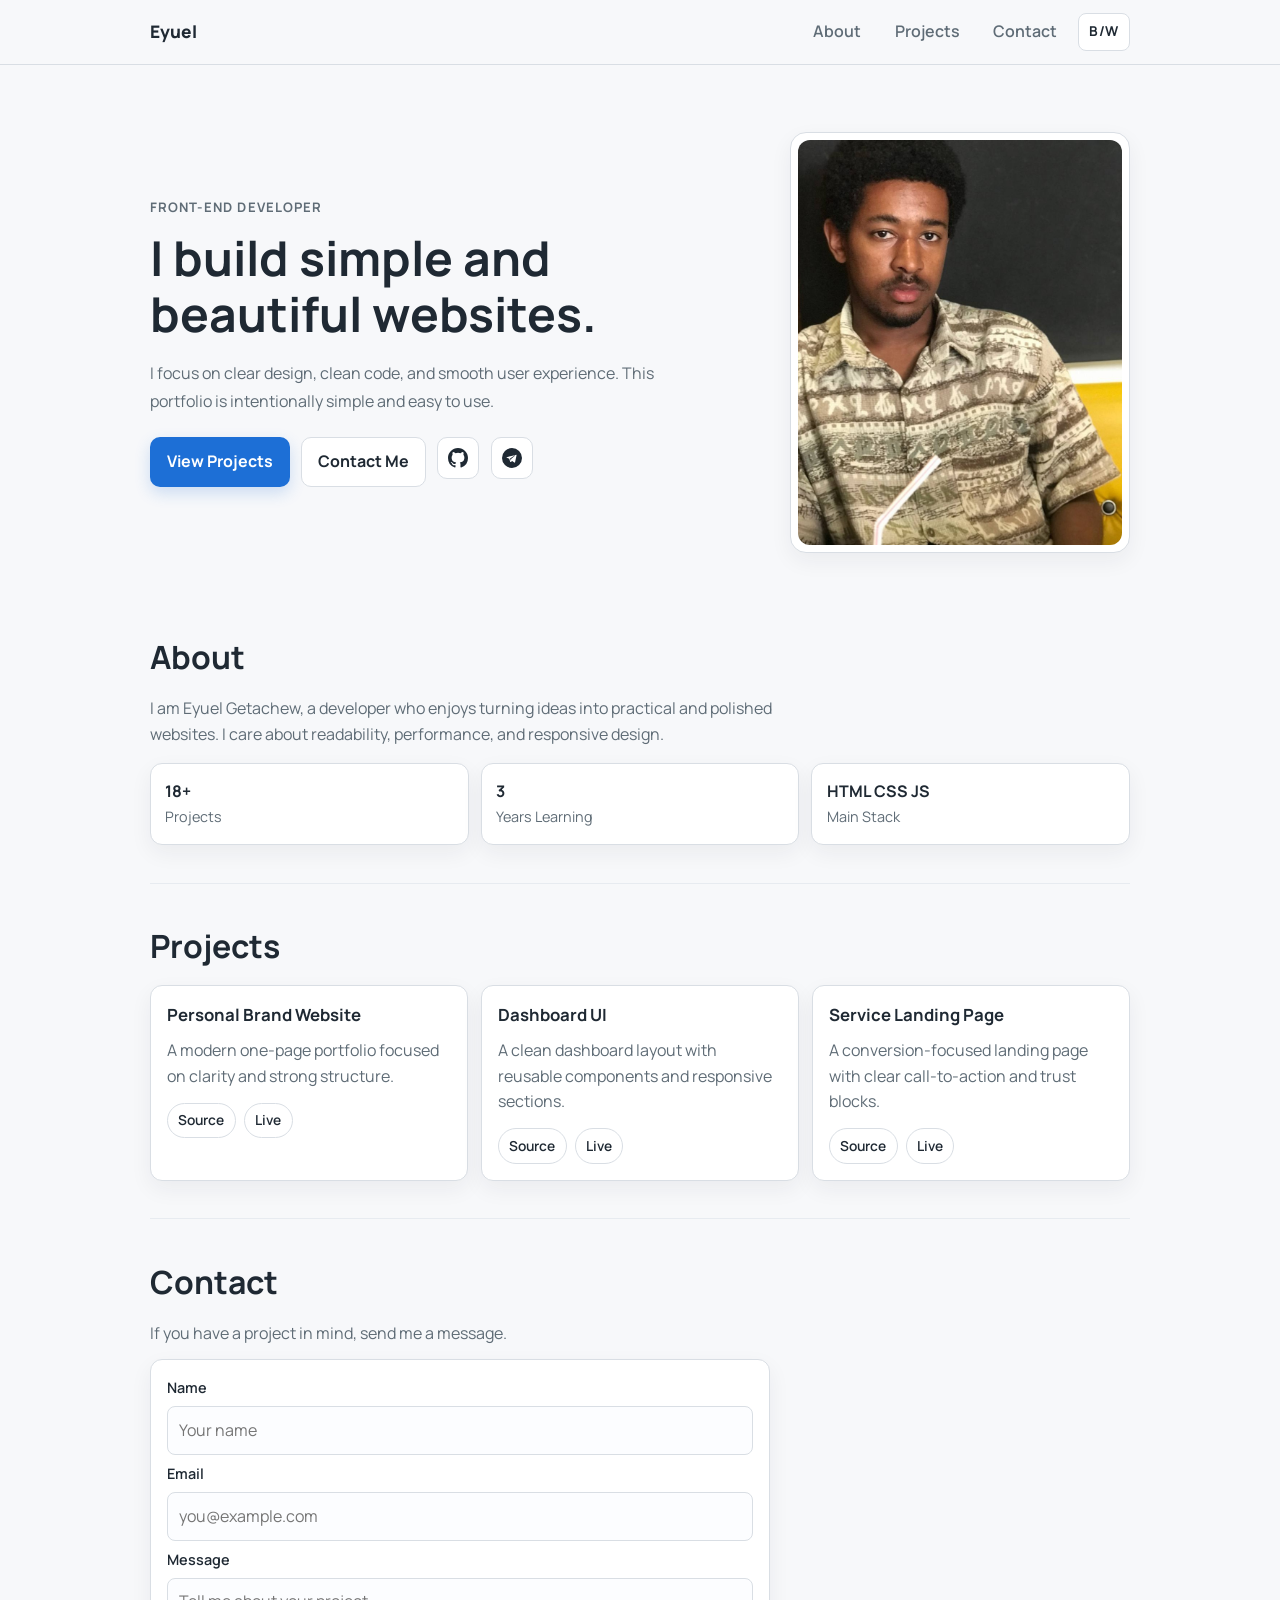
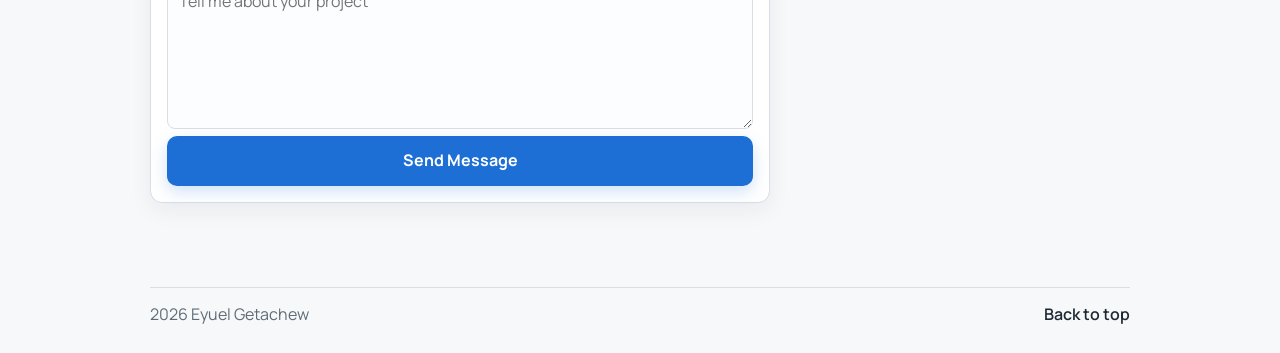
==== html,css,js portfolio/index.html @ b1f36cf1 "refactored with html css and js portfolio" ====
<!DOCTYPE html>
<html lang="en">
<head>
    <meta charset="UTF-8">
    <meta name="viewport" content="width=device-width, initial-scale=1.0">
    <meta name="description" content="Eyuel Getachew portfolio: simple, clean, and professional.">
    <title>Eyuel Getachew | Portfolio</title>
    <link rel="preconnect" href="https://fonts.googleapis.com">
    <link rel="preconnect" href="https://fonts.gstatic.com" crossorigin>
    <link href="https://fonts.googleapis.com/css2?family=Manrope:wght@400;500;600;700;800&display=swap" rel="stylesheet">
    <link rel="stylesheet" href="eyu.css">
    <script src="script.js" defer></script>
</head>
<body>
    <header class="site-header" id="home">
        <div class="container nav-wrap">
            <a class="brand" href="#home">Eyuel</a>
            <button class="menu-btn" aria-expanded="false" aria-controls="main-nav">Menu</button>
            <nav class="main-nav" id="main-nav" aria-label="Main navigation">
                <a href="#about">About</a>
                <a href="#projects">Projects</a>
                <a href="#contact">Contact</a>
            </nav>
            <button class="bw-toggle" id="bw-toggle" type="button" aria-pressed="false">B/W</button>
        </div>
    </header>

    <main>
        <section class="hero container">
            <div class="hero-content">
                <p class="eyebrow">Front-End Developer</p>
                <h1>I build simple and beautiful websites.</h1>
                <p class="lead">
                    I focus on clear design, clean code, and smooth user experience. This portfolio is intentionally simple and easy to use.
                </p>
                <div class="hero-actions">
                    <a class="btn btn-primary" href="#projects">View Projects</a>
                    <a class="btn btn-light" href="#contact">Contact Me</a>
                    <a class="social-link" href="https://github.com/Joelorbit" target="_blank" rel="noopener noreferrer" aria-label="GitHub">
                        <svg viewBox="0 0 16 16" aria-hidden="true">
                            <path d="M8 0C3.58 0 0 3.58 0 8a8 8 0 0 0 5.47 7.59c.4.07.55-.17.55-.38 0-.19-.01-.82-.01-1.49-2.01.37-2.53-.49-2.69-.94-.09-.23-.48-.94-.82-1.13-.28-.15-.68-.52-.01-.53.63-.01 1.08.58 1.23.82.72 1.21 1.87.87 2.33.66.07-.52.28-.87.5-1.07-1.78-.2-3.64-.89-3.64-3.95 0-.87.31-1.59.82-2.15-.08-.2-.36-1.02.08-2.12 0 0 .67-.21 2.2.82a7.7 7.7 0 0 1 4 0c1.53-1.04 2.2-.82 2.2-.82.44 1.1.16 1.92.08 2.12.51.56.82 1.27.82 2.15 0 3.07-1.87 3.75-3.65 3.95.29.25.54.73.54 1.48 0 1.07-.01 1.93-.01 2.2 0 .21.15.46.55.38A8 8 0 0 0 16 8c0-4.42-3.58-8-8-8"/>
                        </svg>
                    </a>
                    <a class="social-link" href="https://t.me/Latexjo" target="_blank" rel="noopener noreferrer" aria-label="Telegram">
                        <svg viewBox="0 0 16 16" aria-hidden="true">
                            <path d="M16 8A8 8 0 1 1 0 8a8 8 0 0 1 16 0M3.9 7.84l1.9.71.74 2.38c.1.32.26.39.52.23l1.06-.78 1.72 1.27c.31.18.54.09.62-.29l1.13-5.34c.1-.46-.18-.65-.58-.5L3.83 7.3c-.41.16-.4.39.07.54m2.54.57l3.69-2.33c.18-.11.34-.05.2.07l-3.04 2.74-.12 1.3z"/>
                        </svg>
                    </a>
                </div>
            </div>
            <aside class="hero-photo" aria-label="Profile photo">
                <img src="public/eyuel.jpg" alt="Eyuel portrait">
            </aside>
        </section>

        <section class="section container" id="about">
            <h2>About</h2>
            <p>
                I am Eyuel Getachew, a developer who enjoys turning ideas into practical and polished websites. I care about readability, performance, and responsive design.
            </p>
            <div class="stats">
                <div>
                    <strong>18+</strong>
                    <span>Projects</span>
                </div>
                <div>
                    <strong>3</strong>
                    <span>Years Learning</span>
                </div>
                <div>
                    <strong>HTML CSS JS</strong>
                    <span>Main Stack</span>
                </div>
            </div>
        </section>

        <section class="section container" id="projects">
            <h2>Projects</h2>
            <div class="projects-grid">
                <article class="project-card">
                    <h3>Personal Brand Website</h3>
                    <p>A modern one-page portfolio focused on clarity and strong structure.</p>
                    <div class="links">
                        <a href="https://github.com/" target="_blank" rel="noopener noreferrer">Source</a>
                        <a href="https://example.com" target="_blank" rel="noopener noreferrer">Live</a>
                    </div>
                </article>

                <article class="project-card">
                    <h3>Dashboard UI</h3>
                    <p>A clean dashboard layout with reusable components and responsive sections.</p>
                    <div class="links">
                        <a href="https://github.com/" target="_blank" rel="noopener noreferrer">Source</a>
                        <a href="https://example.com" target="_blank" rel="noopener noreferrer">Live</a>
                    </div>
                </article>

                <article class="project-card">
                    <h3>Service Landing Page</h3>
                    <p>A conversion-focused landing page with clear call-to-action and trust blocks.</p>
                    <div class="links">
                        <a href="https://github.com/" target="_blank" rel="noopener noreferrer">Source</a>
                        <a href="https://example.com" target="_blank" rel="noopener noreferrer">Live</a>
                    </div>
                </article>
            </div>
        </section>

        <section class="section container" id="contact">
            <h2>Contact</h2>
            <p>If you have a project in mind, send me a message.</p>
            <form class="contact-form" id="contact-form">
                <label for="name">Name</label>
                <input id="name" type="text" placeholder="Your name" required>

                <label for="email">Email</label>
                <input id="email" type="email" placeholder="you@example.com" required>

                <label for="message">Message</label>
                <textarea id="message" rows="5" placeholder="Tell me about your project" required></textarea>

                <button class="btn btn-primary" type="submit">Send Message</button>
            </form>
            <p class="form-note" id="form-note" aria-live="polite"></p>
        </section>
    </main>

    <footer class="site-footer">
        <div class="container footer-wrap">
            <p><span id="year"></span> Eyuel Getachew</p>
            <a href="#home">Back to top</a>
        </div>
    </footer>
</body>
</html>
---- html,css,js portfolio/eyu.css ----
:root {
    --bg: #f7f8fa;
    --surface: #ffffff;
    --text: #1f2933;
    --muted: #5f6c76;
    --line: #d9dee4;
    --primary: #1d6fd6;
    --primary-strong: #1659ab;
    --shadow-soft: 0 8px 22px rgba(31, 41, 51, 0.06);
}

* {
    box-sizing: border-box;
}

html {
    scroll-behavior: smooth;
}

body {
    margin: 0;
    font-family: "Manrope", sans-serif;
    background: var(--bg);
    color: var(--text);
    line-height: 1.6;
    -webkit-font-smoothing: antialiased;
    text-rendering: optimizeLegibility;
}

body.bw-mode {
    --bg: #ffffff;
    --surface: #ffffff;
    --text: #000000;
    --muted: #2a2a2a;
    --line: #000000;
    --primary: #000000;
    --primary-strong: #000000;
    --shadow-soft: none;
}

.container {
    width: min(980px, 92vw);
    margin: 0 auto;
}

.site-header {
    position: sticky;
    top: 0;
    z-index: 10;
    background: rgba(247, 248, 250, 0.96);
    border-bottom: 1px solid var(--line);
    backdrop-filter: blur(6px);
}

.nav-wrap {
    display: flex;
    align-items: center;
    gap: 0.75rem;
    padding: 0.8rem 0;
}

.brand {
    text-decoration: none;
    color: var(--text);
    font-weight: 800;
    font-size: 1.08rem;
}

.menu-btn {
    display: none;
    border: 1px solid var(--line);
    background: var(--surface);
    color: var(--text);
    border-radius: 8px;
    padding: 0.45rem 0.7rem;
    font: inherit;
    font-weight: 600;
    cursor: pointer;
}

.bw-toggle {
    border: 1px solid var(--line);
    background: var(--surface);
    color: var(--text);
    border-radius: 8px;
    padding: 0.45rem 0.65rem;
    font: inherit;
    font-size: 0.85rem;
    font-weight: 700;
    letter-spacing: 0.03em;
    cursor: pointer;
    transition: background 0.2s ease, color 0.2s ease;
}

.bw-toggle:hover {
    background: #eef2f6;
}

body.bw-mode .bw-toggle {
    background: #000;
    color: #fff;
}

.main-nav {
    display: flex;
    gap: 1rem;
    margin-left: auto;
}

.main-nav a {
    text-decoration: none;
    color: var(--muted);
    font-weight: 600;
    padding: 0.35rem 0.55rem;
    border-radius: 8px;
    transition: color 0.2s ease, background 0.2s ease;
}

.main-nav a:hover {
    color: var(--text);
    background: #eef2f6;
}

.hero {
    padding: 4.2rem 0 2.6rem;
    display: grid;
    grid-template-columns: 1.15fr 0.85fr;
    align-items: center;
    gap: 1.6rem;
}

.hero-content {
    min-width: 0;
}

.hero-photo {
    justify-self: end;
    width: min(340px, 100%);
    border: 1px solid var(--line);
    border-radius: 16px;
    background: var(--surface);
    padding: 0.45rem;
    box-shadow: var(--shadow-soft);
}

.hero-photo img {
    width: 100%;
    display: block;
    border-radius: 12px;
    aspect-ratio: 4 / 5;
    object-fit: cover;
}

.eyebrow {
    margin: 0;
    font-size: 0.82rem;
    text-transform: uppercase;
    letter-spacing: 0.08em;
    color: var(--muted);
    font-weight: 700;
}

h1,
h2,
h3,
p {
    margin: 0;
}

h1 {
    margin-top: 0.7rem;
    font-size: clamp(2rem, 5vw, 3rem);
    line-height: 1.18;
    max-width: 15ch;
}

.lead {
    margin-top: 1rem;
    color: var(--muted);
    max-width: 58ch;
    line-height: 1.75;
}

.hero-actions {
    margin-top: 1.4rem;
    display: flex;
    flex-wrap: wrap;
    gap: 0.7rem;
}

.btn {
    display: inline-flex;
    align-items: center;
    justify-content: center;
    text-decoration: none;
    border-radius: 10px;
    padding: 0.7rem 1rem;
    border: 1px solid transparent;
    font: inherit;
    font-weight: 700;
    cursor: pointer;
    transition: transform 0.2s ease, background 0.2s ease, border-color 0.2s ease, box-shadow 0.2s ease;
}

.btn-primary {
    background: var(--primary);
    color: #fff;
    box-shadow: 0 6px 16px rgba(29, 111, 214, 0.2);
}

.btn-primary:hover {
    background: var(--primary-strong);
    transform: translateY(-1px);
}

.btn-light {
    background: var(--surface);
    color: var(--text);
    border-color: var(--line);
}

.btn-light:hover {
    background: #f2f5f8;
}

.social-link {
    width: 42px;
    height: 42px;
    border-radius: 10px;
    border: 1px solid var(--line);
    background: var(--surface);
    color: var(--text);
    display: inline-flex;
    align-items: center;
    justify-content: center;
    text-decoration: none;
    transition: color 0.2s ease, border-color 0.2s ease, background 0.2s ease;
}

.social-link svg {
    width: 20px;
    height: 20px;
    fill: currentColor;
}

.social-link:hover {
    border-color: #c6ced6;
    color: var(--primary);
}

.section {
    padding: 2.35rem 0;
}

.section + .section {
    border-top: 1px solid #e7ebf0;
}

.section h2 {
    font-size: clamp(1.45rem, 3vw, 2rem);
    margin-bottom: 0.8rem;
}

.section p {
    color: var(--muted);
    max-width: 68ch;
}

.stats {
    margin-top: 1rem;
    display: grid;
    grid-template-columns: repeat(3, minmax(0, 1fr));
    gap: 0.75rem;
}

.stats > div {
    background: var(--surface);
    border: 1px solid var(--line);
    border-radius: 12px;
    padding: 0.9rem;
    box-shadow: var(--shadow-soft);
}

.stats strong {
    display: block;
    font-size: 1rem;
}

.stats span {
    color: var(--muted);
    font-size: 0.9rem;
}

.projects-grid {
    display: grid;
    grid-template-columns: repeat(3, minmax(0, 1fr));
    gap: 0.8rem;
}

.project-card {
    background: var(--surface);
    border: 1px solid var(--line);
    border-radius: 12px;
    padding: 1rem;
    box-shadow: var(--shadow-soft);
    transition: transform 0.2s ease, box-shadow 0.2s ease;
}

.project-card:hover {
    transform: translateY(-2px);
    box-shadow: 0 12px 26px rgba(31, 41, 51, 0.1);
}

.project-card h3 {
    font-size: 1.05rem;
}

.project-card p {
    margin-top: 0.55rem;
}

.links {
    margin-top: 0.85rem;
    display: flex;
    gap: 0.5rem;
}

.links a {
    text-decoration: none;
    color: var(--text);
    border: 1px solid var(--line);
    border-radius: 999px;
    padding: 0.35rem 0.65rem;
    font-size: 0.86rem;
    font-weight: 600;
    background: #fff;
    transition: background 0.2s ease, border-color 0.2s ease;
}

.links a:hover {
    background: #f2f6fb;
    border-color: #c7d3df;
}

.contact-form {
    margin-top: 0.8rem;
    display: grid;
    gap: 0.45rem;
    max-width: 620px;
    background: var(--surface);
    border: 1px solid var(--line);
    border-radius: 12px;
    padding: 1rem;
    box-shadow: var(--shadow-soft);
}

.contact-form label {
    font-weight: 600;
    font-size: 0.9rem;
}

.contact-form input,
.contact-form textarea {
    width: 100%;
    border: 1px solid var(--line);
    border-radius: 8px;
    padding: 0.65rem 0.7rem;
    font: inherit;
    resize: vertical;
    background: #fcfdff;
    transition: border-color 0.2s ease, box-shadow 0.2s ease;
}

.contact-form input:focus,
.contact-form textarea:focus {
    outline: none;
    border-color: var(--primary);
    box-shadow: 0 0 0 3px rgba(29, 111, 214, 0.16);
}

.form-note {
    min-height: 1.2rem;
    margin-top: 0.6rem;
    color: var(--primary-strong);
    font-size: 0.9rem;
}

.site-footer {
    padding: 1.1rem 0 1.6rem;
}

.footer-wrap {
    border-top: 1px solid var(--line);
    padding-top: 0.9rem;
    display: flex;
    justify-content: space-between;
    gap: 0.6rem;
    align-items: center;
}

.footer-wrap p {
    color: var(--muted);
}

.footer-wrap a {
    text-decoration: none;
    color: var(--text);
    font-weight: 600;
}

@media (max-width: 860px) {
    .hero {
        grid-template-columns: 1fr;
        gap: 1rem;
    }

    .hero-photo {
        justify-self: start;
        width: min(300px, 100%);
    }

    .stats,
    .projects-grid {
        grid-template-columns: 1fr;
    }
}

@media (max-width: 680px) {
    .menu-btn {
        display: inline-flex;
    }

    .main-nav {
        display: none;
        position: absolute;
        right: 4vw;
        top: 60px;
        flex-direction: column;
        background: #fff;
        border: 1px solid var(--line);
        border-radius: 10px;
        padding: 0.5rem;
        min-width: 140px;
        margin-left: 0;
    }

    .main-nav.open {
        display: flex;
    }

    .hero-actions,
    .hero-actions .btn {
        width: 100%;
    }

    .footer-wrap {
        flex-direction: column;
        align-items: flex-start;
    }
}
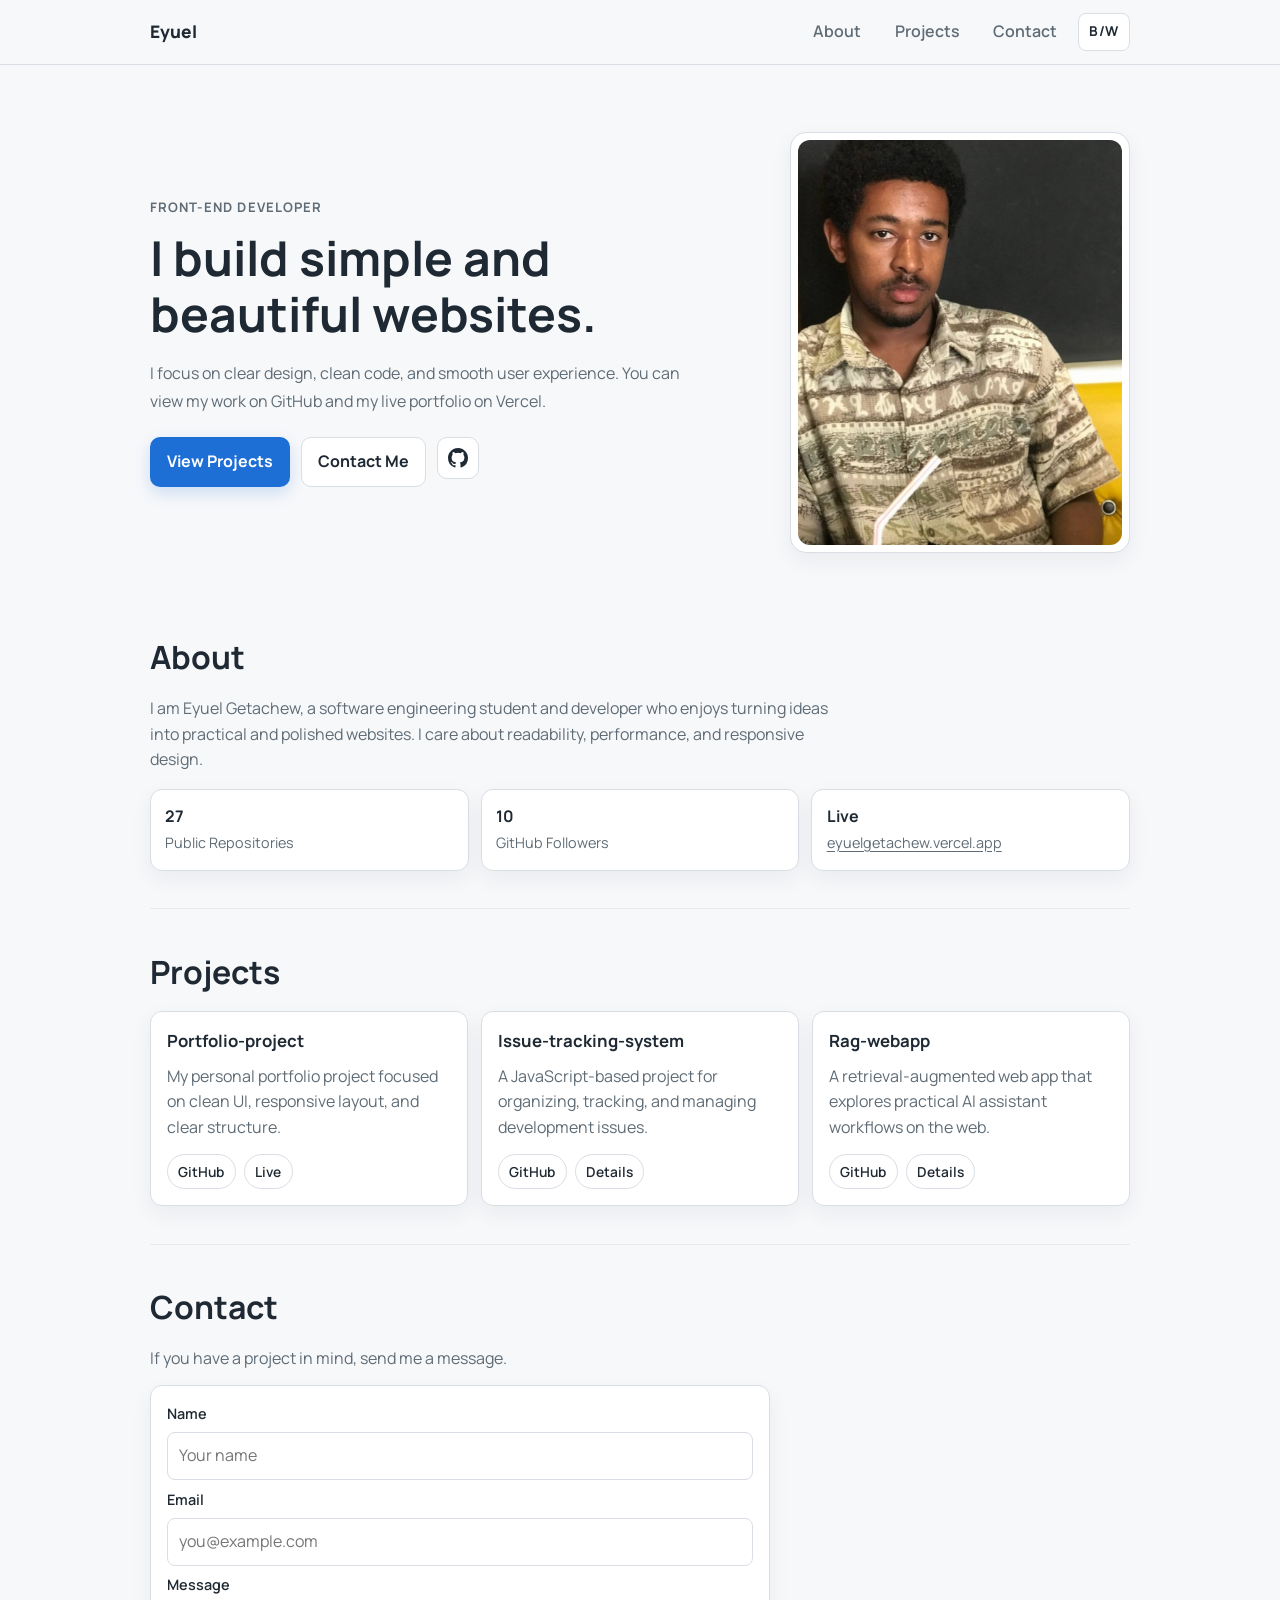
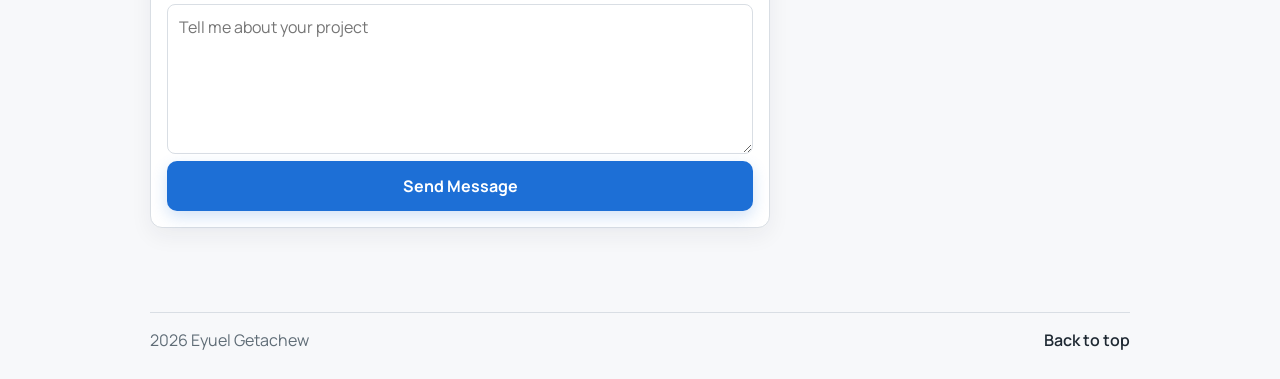
==== commit 8b34e0f9: "Revise README and enhance accessibility features in HTML and CSS" ====
--- a/html,css,js portfolio/index.html
+++ b/html,css,js portfolio/index.html
@@ -4,6 +4,7 @@
     <meta charset="UTF-8">
     <meta name="viewport" content="width=device-width, initial-scale=1.0">
     <meta name="description" content="Eyuel Getachew portfolio: simple, clean, and professional.">
+    <meta name="theme-color" content="#1d6fd6">
     <title>Eyuel Getachew | Portfolio</title>
     <link rel="preconnect" href="https://fonts.googleapis.com">
     <link rel="preconnect" href="https://fonts.gstatic.com" crossorigin>
@@ -12,6 +13,7 @@
     <script src="script.js" defer></script>
 </head>
 <body>
+    <a class="skip-link" href="#main-content">Skip to content</a>
     <header class="site-header" id="home">
         <div class="container nav-wrap">
             <a class="brand" href="#home">Eyuel</a>
@@ -25,25 +27,20 @@
         </div>
     </header>
 
-    <main>
+    <main id="main-content">
         <section class="hero container">
             <div class="hero-content">
                 <p class="eyebrow">Front-End Developer</p>
                 <h1>I build simple and beautiful websites.</h1>
                 <p class="lead">
-                    I focus on clear design, clean code, and smooth user experience. This portfolio is intentionally simple and easy to use.
+                    I focus on clear design, clean code, and smooth user experience. You can view my work on GitHub and my live portfolio on Vercel.
                 </p>
                 <div class="hero-actions">
-                    <a class="btn btn-primary" href="#projects">View Projects</a>
+                    <a class="btn btn-primary" href="https://github.com/Joelorbit?tab=repositories" target="_blank" rel="noopener noreferrer">View Projects</a>
                     <a class="btn btn-light" href="#contact">Contact Me</a>
                     <a class="social-link" href="https://github.com/Joelorbit" target="_blank" rel="noopener noreferrer" aria-label="GitHub">
                         <svg viewBox="0 0 16 16" aria-hidden="true">
                             <path d="M8 0C3.58 0 0 3.58 0 8a8 8 0 0 0 5.47 7.59c.4.07.55-.17.55-.38 0-.19-.01-.82-.01-1.49-2.01.37-2.53-.49-2.69-.94-.09-.23-.48-.94-.82-1.13-.28-.15-.68-.52-.01-.53.63-.01 1.08.58 1.23.82.72 1.21 1.87.87 2.33.66.07-.52.28-.87.5-1.07-1.78-.2-3.64-.89-3.64-3.95 0-.87.31-1.59.82-2.15-.08-.2-.36-1.02.08-2.12 0 0 .67-.21 2.2.82a7.7 7.7 0 0 1 4 0c1.53-1.04 2.2-.82 2.2-.82.44 1.1.16 1.92.08 2.12.51.56.82 1.27.82 2.15 0 3.07-1.87 3.75-3.65 3.95.29.25.54.73.54 1.48 0 1.07-.01 1.93-.01 2.2 0 .21.15.46.55.38A8 8 0 0 0 16 8c0-4.42-3.58-8-8-8"/>
-                        </svg>
-                    </a>
-                    <a class="social-link" href="https://t.me/Latexjo" target="_blank" rel="noopener noreferrer" aria-label="Telegram">
-                        <svg viewBox="0 0 16 16" aria-hidden="true">
-                            <path d="M16 8A8 8 0 1 1 0 8a8 8 0 0 1 16 0M3.9 7.84l1.9.71.74 2.38c.1.32.26.39.52.23l1.06-.78 1.72 1.27c.31.18.54.09.62-.29l1.13-5.34c.1-.46-.18-.65-.58-.5L3.83 7.3c-.41.16-.4.39.07.54m2.54.57l3.69-2.33c.18-.11.34-.05.2.07l-3.04 2.74-.12 1.3z"/>
                         </svg>
                     </a>
                 </div>
@@ -56,20 +53,20 @@
         <section class="section container" id="about">
             <h2>About</h2>
             <p>
-                I am Eyuel Getachew, a developer who enjoys turning ideas into practical and polished websites. I care about readability, performance, and responsive design.
+                I am Eyuel Getachew, a software engineering student and developer who enjoys turning ideas into practical and polished websites. I care about readability, performance, and responsive design.
             </p>
             <div class="stats">
                 <div>
-                    <strong>18+</strong>
-                    <span>Projects</span>
+                    <strong>27</strong>
+                    <span>Public Repositories</span>
                 </div>
                 <div>
-                    <strong>3</strong>
-                    <span>Years Learning</span>
+                    <strong>10</strong>
+                    <span>GitHub Followers</span>
                 </div>
                 <div>
-                    <strong>HTML CSS JS</strong>
-                    <span>Main Stack</span>
+                    <strong>Live</strong>
+                    <span><a class="inline-link" href="https://eyuelgetachew.vercel.app" target="_blank" rel="noopener noreferrer">eyuelgetachew.vercel.app</a></span>
                 </div>
             </div>
         </section>
@@ -78,29 +75,29 @@
             <h2>Projects</h2>
             <div class="projects-grid">
                 <article class="project-card">
-                    <h3>Personal Brand Website</h3>
-                    <p>A modern one-page portfolio focused on clarity and strong structure.</p>
+                    <h3>Portfolio-project</h3>
+                    <p>My personal portfolio project focused on clean UI, responsive layout, and clear structure.</p>
                     <div class="links">
-                        <a href="https://github.com/" target="_blank" rel="noopener noreferrer">Source</a>
-                        <a href="https://example.com" target="_blank" rel="noopener noreferrer">Live</a>
+                        <a href="https://github.com/Joelorbit/Portfolio-project" target="_blank" rel="noopener noreferrer">GitHub</a>
+                        <a href="https://eyuelgetachew.vercel.app" target="_blank" rel="noopener noreferrer">Live</a>
                     </div>
                 </article>
 
                 <article class="project-card">
-                    <h3>Dashboard UI</h3>
-                    <p>A clean dashboard layout with reusable components and responsive sections.</p>
+                    <h3>Issue-tracking-system</h3>
+                    <p>A JavaScript-based project for organizing, tracking, and managing development issues.</p>
                     <div class="links">
-                        <a href="https://github.com/" target="_blank" rel="noopener noreferrer">Source</a>
-                        <a href="https://example.com" target="_blank" rel="noopener noreferrer">Live</a>
+                        <a href="https://github.com/Joelorbit/Issue-tracking-system" target="_blank" rel="noopener noreferrer">GitHub</a>
+                        <a href="https://github.com/Joelorbit/Issue-tracking-system#readme" target="_blank" rel="noopener noreferrer">Details</a>
                     </div>
                 </article>
 
                 <article class="project-card">
-                    <h3>Service Landing Page</h3>
-                    <p>A conversion-focused landing page with clear call-to-action and trust blocks.</p>
+                    <h3>Rag-webapp</h3>
+                    <p>A retrieval-augmented web app that explores practical AI assistant workflows on the web.</p>
                     <div class="links">
-                        <a href="https://github.com/" target="_blank" rel="noopener noreferrer">Source</a>
-                        <a href="https://example.com" target="_blank" rel="noopener noreferrer">Live</a>
+                        <a href="https://github.com/Joelorbit/Rag-webapp" target="_blank" rel="noopener noreferrer">GitHub</a>
+                        <a href="https://github.com/Joelorbit/Rag-webapp#readme" target="_blank" rel="noopener noreferrer">Details</a>
                     </div>
                 </article>
             </div>
@@ -111,13 +108,13 @@
             <p>If you have a project in mind, send me a message.</p>
             <form class="contact-form" id="contact-form">
                 <label for="name">Name</label>
-                <input id="name" type="text" placeholder="Your name" required>
+                <input id="name" name="name" type="text" autocomplete="name" placeholder="Your name" required>
 
                 <label for="email">Email</label>
-                <input id="email" type="email" placeholder="you@example.com" required>
+                <input id="email" name="email" type="email" autocomplete="email" placeholder="you@example.com" required>
 
                 <label for="message">Message</label>
-                <textarea id="message" rows="5" placeholder="Tell me about your project" required></textarea>
+                <textarea id="message" name="message" rows="5" placeholder="Tell me about your project" required></textarea>
 
                 <button class="btn btn-primary" type="submit">Send Message</button>
             </form>
--- a/html,css,js portfolio/eyu.css
+++ b/html,css,js portfolio/eyu.css
@@ -27,6 +27,28 @@
     text-rendering: optimizeLegibility;
 }
 
+.skip-link {
+    position: absolute;
+    left: -9999px;
+    top: auto;
+    width: 1px;
+    height: 1px;
+    overflow: hidden;
+}
+
+.skip-link:focus {
+    left: 1rem;
+    top: 1rem;
+    width: auto;
+    height: auto;
+    padding: 0.55rem 0.8rem;
+    border-radius: 8px;
+    background: var(--surface);
+    border: 1px solid var(--line);
+    color: var(--text);
+    z-index: 999;
+}
+
 body.bw-mode {
     --bg: #ffffff;
     --surface: #ffffff;
@@ -121,6 +143,14 @@
     background: #eef2f6;
 }
 
+a:focus-visible,
+button:focus-visible,
+input:focus-visible,
+textarea:focus-visible {
+    outline: 3px solid rgba(29, 111, 214, 0.35);
+    outline-offset: 2px;
+}
+
 .hero {
     padding: 4.2rem 0 2.6rem;
     display: grid;
@@ -291,6 +321,11 @@
     font-size: 0.9rem;
 }
 
+.inline-link {
+    color: inherit;
+    text-underline-offset: 0.18em;
+}
+
 .projects-grid {
     display: grid;
     grid-template-columns: repeat(3, minmax(0, 1fr));
@@ -333,7 +368,7 @@
     padding: 0.35rem 0.65rem;
     font-size: 0.86rem;
     font-weight: 600;
-    background: #fff;
+    background: var(--surface);
     transition: background 0.2s ease, border-color 0.2s ease;
 }
 
@@ -367,7 +402,7 @@
     padding: 0.65rem 0.7rem;
     font: inherit;
     resize: vertical;
-    background: #fcfdff;
+    background: var(--surface);
     transition: border-color 0.2s ease, box-shadow 0.2s ease;
 }
 
@@ -436,7 +471,7 @@
         right: 4vw;
         top: 60px;
         flex-direction: column;
-        background: #fff;
+        background: var(--surface);
         border: 1px solid var(--line);
         border-radius: 10px;
         padding: 0.5rem;
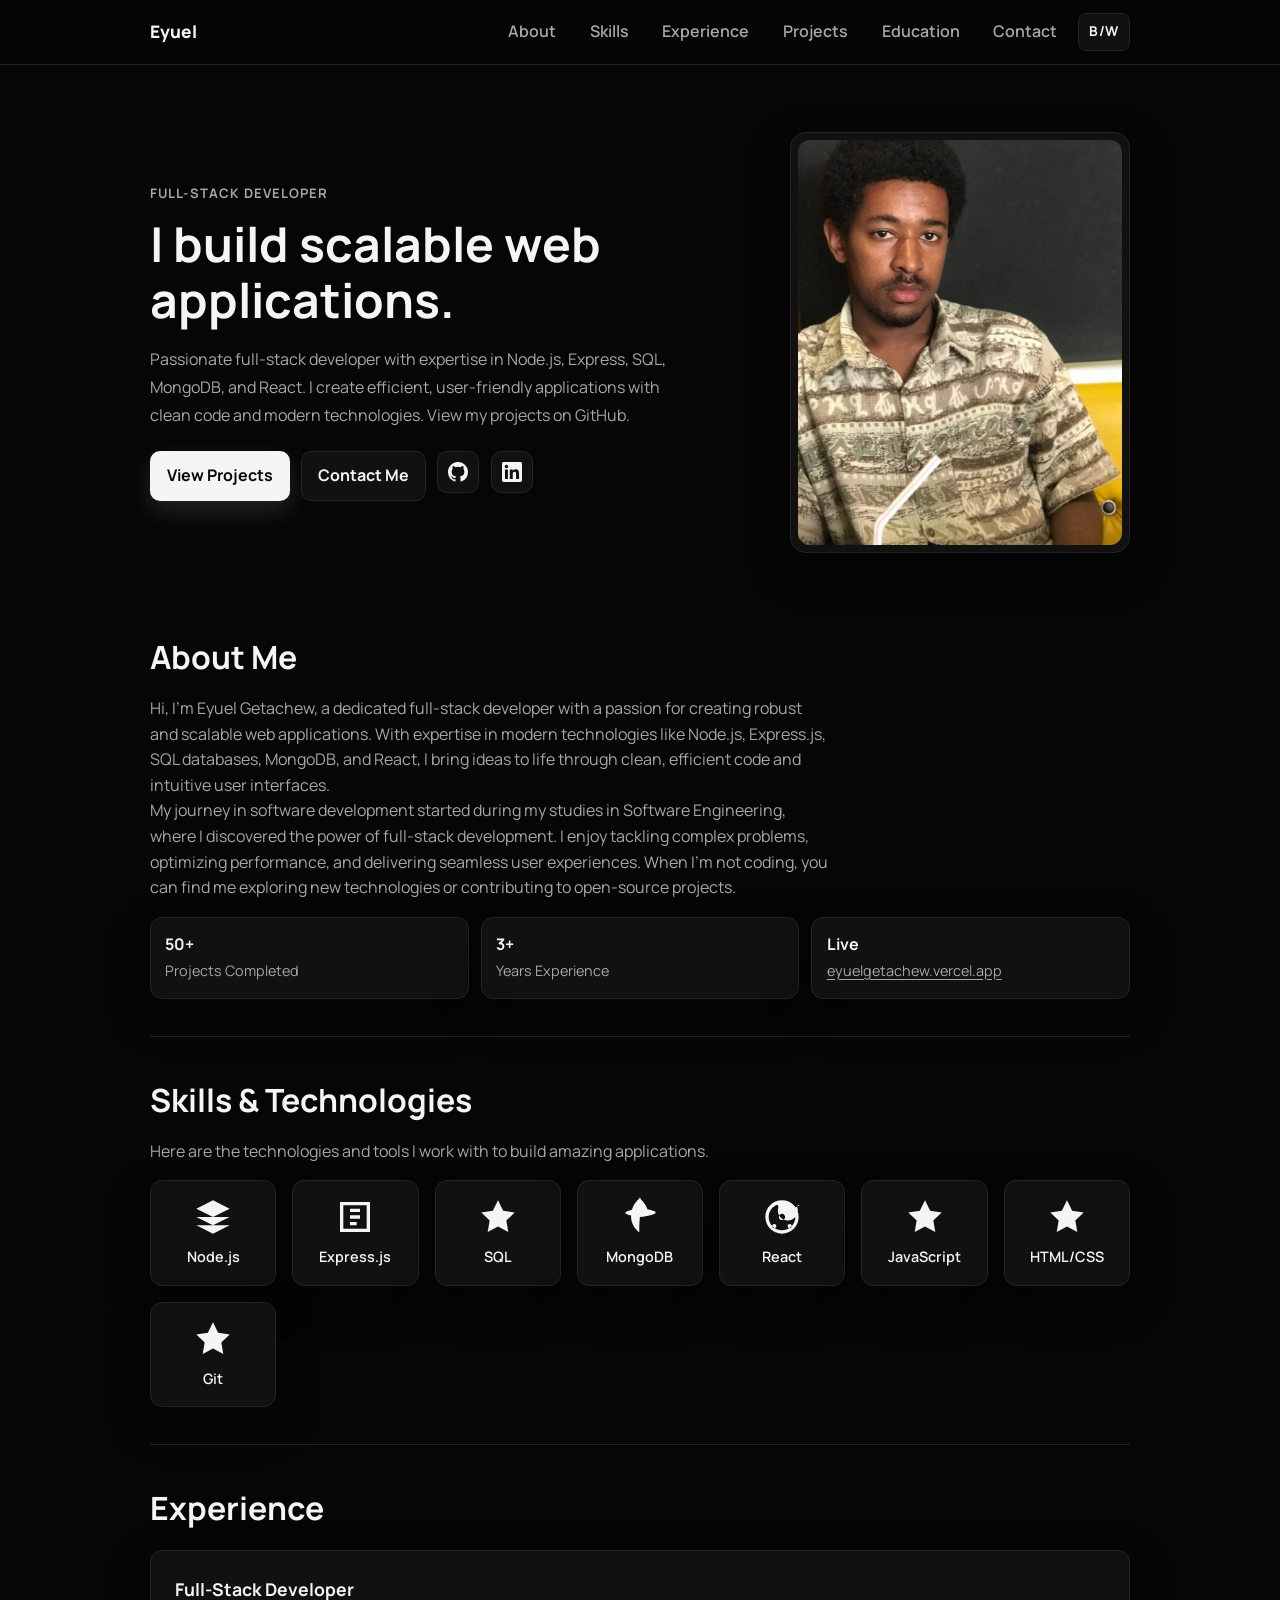
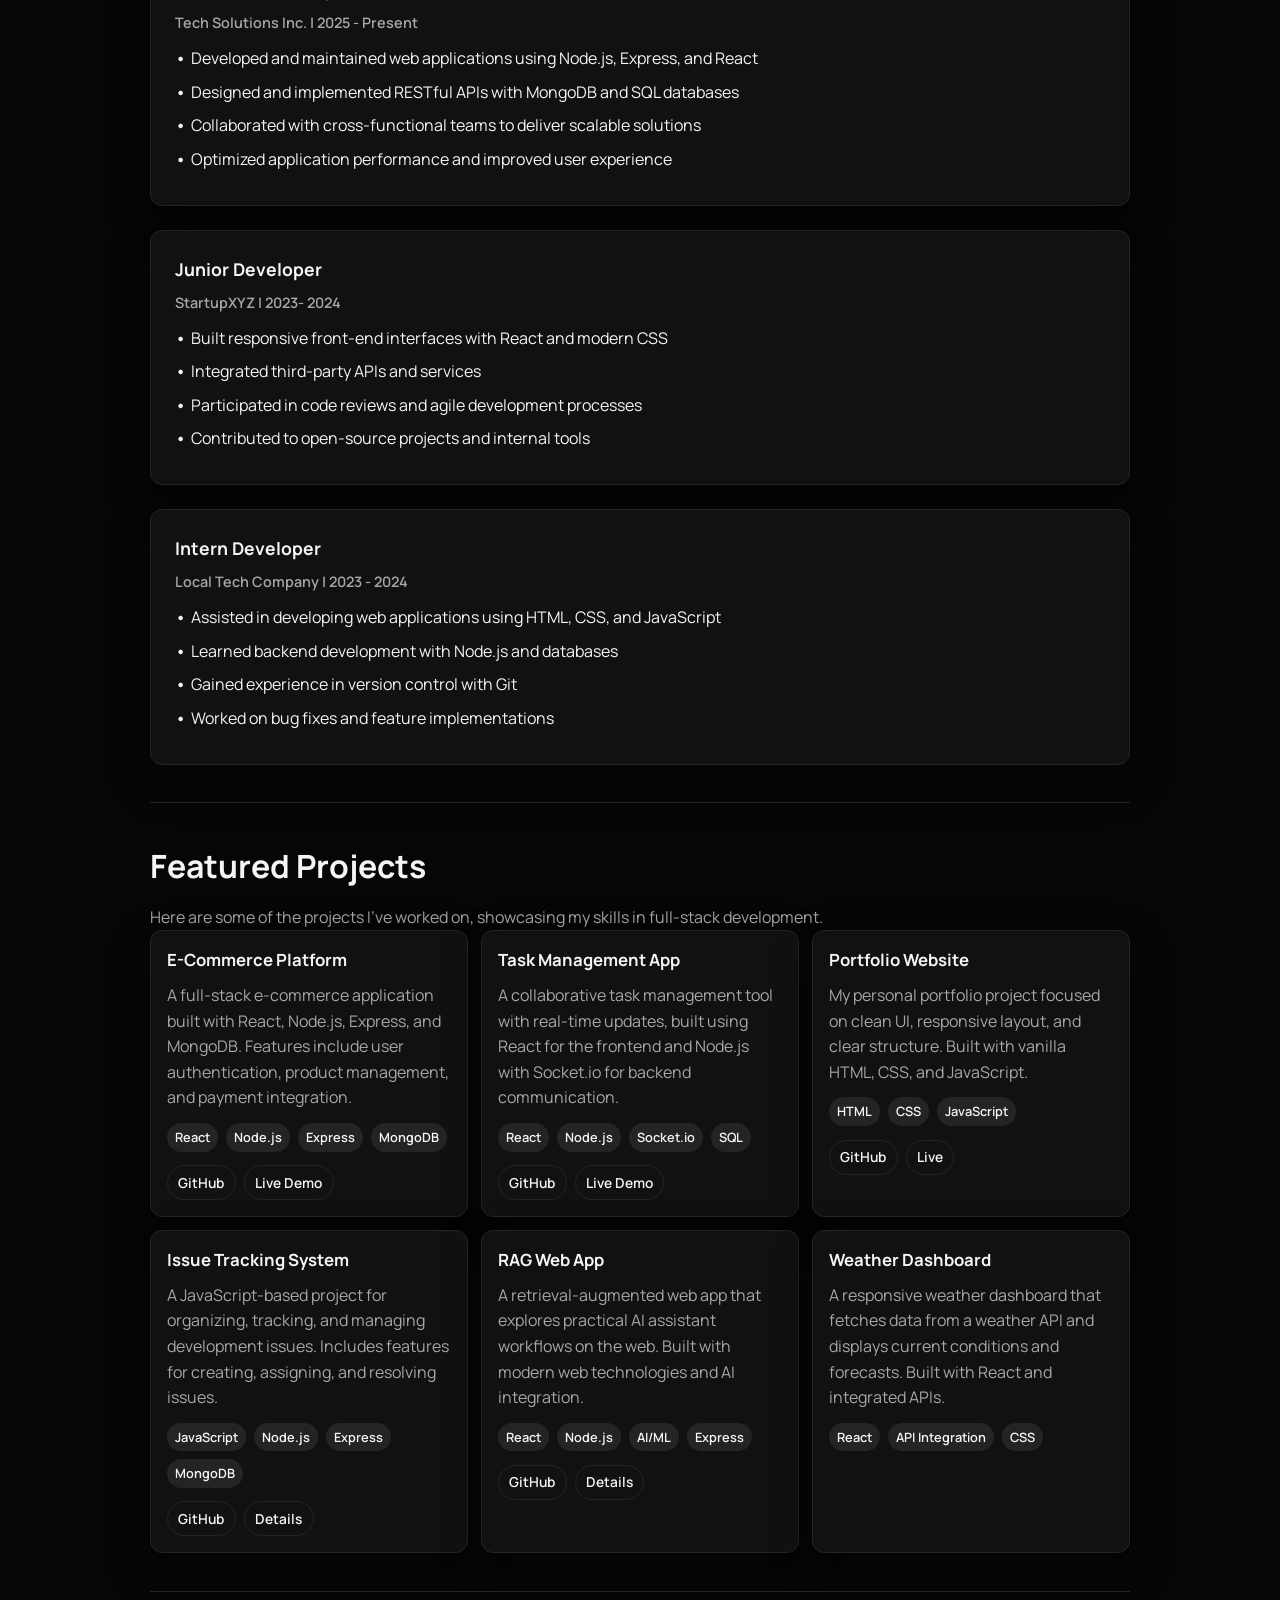
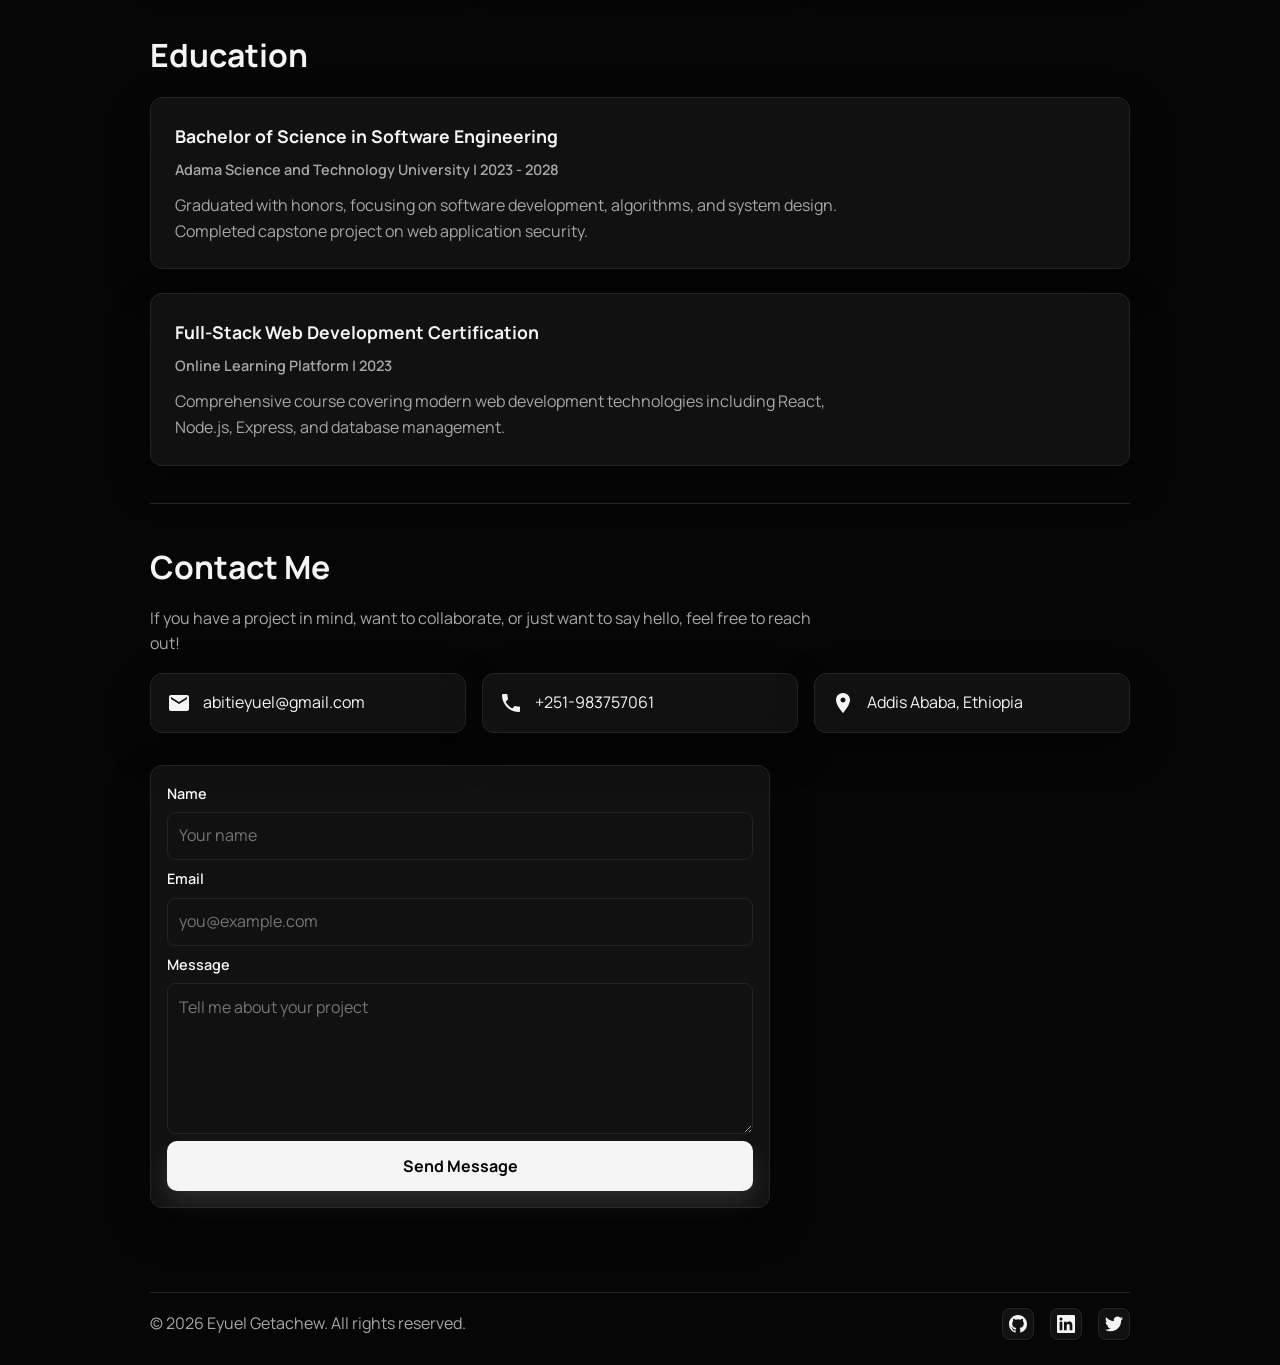
==== commit d231794b: "Refactor portfolio website: Update styles for dark mode, enhance layout, and improve accessibility; " ====
--- a/html,css,js portfolio/index.html
+++ b/html,css,js portfolio/index.html
@@ -3,9 +3,9 @@
 <head>
     <meta charset="UTF-8">
     <meta name="viewport" content="width=device-width, initial-scale=1.0">
-    <meta name="description" content="Eyuel Getachew portfolio: simple, clean, and professional.">
-    <meta name="theme-color" content="#1d6fd6">
-    <title>Eyuel Getachew | Portfolio</title>
+    <meta name="description" content="Eyuel Getachew portfolio: Full-Stack Developer specializing in Node.js, Express, SQL, MongoDB, and React.">
+    <meta name="theme-color" content="#000000">
+    <title>Eyuel Getachew | Full-Stack Developer Portfolio</title>
     <link rel="preconnect" href="https://fonts.googleapis.com">
     <link rel="preconnect" href="https://fonts.gstatic.com" crossorigin>
     <link href="https://fonts.googleapis.com/css2?family=Manrope:wght@400;500;600;700;800&display=swap" rel="stylesheet">
@@ -20,7 +20,10 @@
             <button class="menu-btn" aria-expanded="false" aria-controls="main-nav">Menu</button>
             <nav class="main-nav" id="main-nav" aria-label="Main navigation">
                 <a href="#about">About</a>
+                <a href="#skills">Skills</a>
+                <a href="#experience">Experience</a>
                 <a href="#projects">Projects</a>
+                <a href="#education">Education</a>
                 <a href="#contact">Contact</a>
             </nav>
             <button class="bw-toggle" id="bw-toggle" type="button" aria-pressed="false">B/W</button>
@@ -30,10 +33,10 @@
     <main id="main-content">
         <section class="hero container">
             <div class="hero-content">
-                <p class="eyebrow">Front-End Developer</p>
-                <h1>I build simple and beautiful websites.</h1>
+                <p class="eyebrow">Full-Stack Developer</p>
+                <h1>I build scalable web applications.</h1>
                 <p class="lead">
-                    I focus on clear design, clean code, and smooth user experience. You can view my work on GitHub and my live portfolio on Vercel.
+                    Passionate full-stack developer with expertise in Node.js, Express, SQL, MongoDB, and React. I create efficient, user-friendly applications with clean code and modern technologies. View my projects on GitHub.
                 </p>
                 <div class="hero-actions">
                     <a class="btn btn-primary" href="https://github.com/Joelorbit?tab=repositories" target="_blank" rel="noopener noreferrer">View Projects</a>
@@ -43,6 +46,11 @@
                             <path d="M8 0C3.58 0 0 3.58 0 8a8 8 0 0 0 5.47 7.59c.4.07.55-.17.55-.38 0-.19-.01-.82-.01-1.49-2.01.37-2.53-.49-2.69-.94-.09-.23-.48-.94-.82-1.13-.28-.15-.68-.52-.01-.53.63-.01 1.08.58 1.23.82.72 1.21 1.87.87 2.33.66.07-.52.28-.87.5-1.07-1.78-.2-3.64-.89-3.64-3.95 0-.87.31-1.59.82-2.15-.08-.2-.36-1.02.08-2.12 0 0 .67-.21 2.2.82a7.7 7.7 0 0 1 4 0c1.53-1.04 2.2-.82 2.2-.82.44 1.1.16 1.92.08 2.12.51.56.82 1.27.82 2.15 0 3.07-1.87 3.75-3.65 3.95.29.25.54.73.54 1.48 0 1.07-.01 1.93-.01 2.2 0 .21.15.46.55.38A8 8 0 0 0 16 8c0-4.42-3.58-8-8-8"/>
                         </svg>
                     </a>
+                    <a class="social-link" href="https://linkedin.com/in/joelorbit" target="_blank" rel="noopener noreferrer" aria-label="LinkedIn">
+                        <svg viewBox="0 0 24 24" aria-hidden="true">
+                            <path d="M20.447 20.452h-3.554v-5.569c0-1.328-.027-3.037-1.852-3.037-1.853 0-2.136 1.445-2.136 2.939v5.667H9.351V9h3.414v1.561h.046c.477-.9 1.637-1.85 3.37-1.85 3.601 0 4.267 2.37 4.267 5.455v6.286zM5.337 7.433c-1.144 0-2.063-.926-2.063-2.065 0-1.138.92-2.063 2.063-2.063 1.14 0 2.064.925 2.064 2.063 0 1.139-.925 2.065-2.064 2.065zm1.782 13.019H3.555V9h3.564v11.452zM22.225 0H1.771C.792 0 0 .774 0 1.729v20.542C0 23.227.792 24 1.771 24h20.451C23.2 24 24 23.227 24 22.271V1.729C24 .774 23.2 0 22.222 0h.003z"/>
+                        </svg>
+                    </a>
                 </div>
             </div>
             <aside class="hero-photo" aria-label="Profile photo">
@@ -51,18 +59,21 @@
         </section>
 
         <section class="section container" id="about">
-            <h2>About</h2>
+            <h2>About Me</h2>
             <p>
-                I am Eyuel Getachew, a software engineering student and developer who enjoys turning ideas into practical and polished websites. I care about readability, performance, and responsive design.
+                Hi, I'm Eyuel Getachew, a dedicated full-stack developer with a passion for creating robust and scalable web applications. With expertise in modern technologies like Node.js, Express.js, SQL databases, MongoDB, and React, I bring ideas to life through clean, efficient code and intuitive user interfaces.
+            </p>
+            <p>
+                My journey in software development started during my studies in Software Engineering, where I discovered the power of full-stack development. I enjoy tackling complex problems, optimizing performance, and delivering seamless user experiences. When I'm not coding, you can find me exploring new technologies or contributing to open-source projects.
             </p>
             <div class="stats">
                 <div>
-                    <strong>27</strong>
-                    <span>Public Repositories</span>
+                    <strong>50+</strong>
+                    <span>Projects Completed</span>
                 </div>
                 <div>
-                    <strong>10</strong>
-                    <span>GitHub Followers</span>
+                    <strong>3+</strong>
+                    <span>Years Experience</span>
                 </div>
                 <div>
                     <strong>Live</strong>
@@ -71,12 +82,139 @@
             </div>
         </section>
 
+        <section class="section container" id="skills">
+            <h2>Skills & Technologies</h2>
+            <p>Here are the technologies and tools I work with to build amazing applications.</p>
+            <div class="skills-grid">
+                <div class="skill-item">
+                    <svg viewBox="0 0 24 24" class="skill-icon">
+                        <path d="M12 2L2 7l10 5 10-5-10-5zM2 17l10 5 10-5M2 12l10 5 10-5"/>
+                    </svg>
+                    <span>Node.js</span>
+                </div>
+                <div class="skill-item">
+                    <svg viewBox="0 0 24 24" class="skill-icon">
+                        <path d="M3 3h18v18H3V3zm16 16V5H5v14h14zM9 7h6v2H9V7zm0 4h6v2H9v-2zm0 4h4v2H9v-2z"/>
+                    </svg>
+                    <span>Express.js</span>
+                </div>
+                <div class="skill-item">
+                    <svg viewBox="0 0 24 24" class="skill-icon">
+                        <path d="M12 2l3.09 6.26L22 9.27l-5 4.87 1.18 6.88L12 17.77l-6.18 3.25L7 14.14 2 9.27l6.91-1.01L12 2z"/>
+                    </svg>
+                    <span>SQL</span>
+                </div>
+                <div class="skill-item">
+                    <svg viewBox="0 0 24 24" class="skill-icon">
+                        <path d="M17.193 9.555c-1.264-5.58-4.252-7.414-4.573-8.115-.28-.394-.53-.954-.735-1.44-.036.495-.055.685-.523 1.184-.723.566-4.438 3.682-4.74 10.02-.282 5.912 4.27 9.435 4.888 9.884l.07.05A73.49 73.49 0 0111.91 12h.481c.114 0 .238-.006.356-.023.22-.03.442-.06.655-.093.393-.06.79-.12 1.175-.188.41-.073.82-.147 1.22-.226.39-.077.78-.155 1.153-.24.36-.082.71-.165 1.04-.25.32-.083.63-.168.92-.254.28-.083.54-.167.78-.25.23-.08.44-.16.63-.24.18-.08.34-.16.48-.24.14-.08.26-.16.36-.24.08-.08.14-.16.18-.24.04-.08.06-.16.06-.24 0-.08-.02-.16-.06-.24-.04-.08-.1-.16-.18-.24-.14-.08-.3-.16-.48-.24-.19-.08-.4-.16-.63-.24-.24-.083-.5-.167-.78-.25-.29-.086-.6-.171-.92-.254-.33-.085-.68-.168-1.04-.25-.37-.085-.76-.163-1.153-.24-.4-.079-.81-.153-1.22-.226-.385-.068-.782-.128-1.175-.188-.213-.033-.435-.063-.655-.093-.118-.017-.242-.023-.356-.023h-.481c-.114 0-.238.006-.356.023-.22.03-.442.06-.655.093-.393.06-.79.12-1.175.188-.41.073-.82.147-1.22.226-.39.077-.78.155-1.153.24-.36.082-.71.165-1.04.25-.32.083-.63.168-.92.254-.28.083-.54.167-.78.25-.23.08-.44.16-.63.24-.18.08-.34.16-.48.24-.14.08-.26.16-.36.24-.08.08-.14.16-.18.24-.04.08-.06.16-.06.24 0 .08.02.16.06.24.04.08.1.16.18.24.14.08.3.16.48.24.19.08.4.16.63.24.24.083.5.167.78.25.29.086.6.171.92.254.33.085.68.168 1.04.25.37.085.76.163 1.153.24.4.079.81.153 1.22.226.385.068.782.128 1.175.188.213.033.435.063.655.093.118.017.242.023.356.023h.481c.114 0 .238-.006.356-.023.22-.03.442-.06.655-.093.393-.06.79-.12 1.175-.188.41-.073.82-.147 1.22-.226.39-.077.78-.155 1.153-.24.36-.082.71-.165 1.04-.25.32-.083.63-.168.92-.254.28-.083.54-.167.78-.25.23-.08.44-.16.63-.24.18-.08.34-.16.48-.24.14-.08.26-.16.36-.24.08-.08.14-.16.18-.24.04-.08.06-.16.06-.24 0-.08-.02-.16-.06-.24-.04-.08-.1-.16-.18-.24-.14-.08-.3-.16-.48-.24-.19-.08-.4-.16-.63-.24-.24-.083-.5-.167-.78-.25-.29-.086-.6-.171-.92-.254-.33-.085-.68-.168-1.04-.25-.37-.085-.76-.163-1.153-.24-.4-.079-.81-.153-1.22-.226-.385-.068-.782-.128-1.175-.188-.213-.033-.435-.063-.655-.093-.118-.017-.242-.023-.356-.023h-.481c-.114 0-.238.006-.356.023-.22.03-.442.06-.655.093-.393.06-.79.12-1.175.188-.41.073-.82.147-1.22.226-.39.077-.78.155-1.153.24-.36.082-.71.165-1.04.25-.32.083-.63.168-.92.254-.28.083-.54.167-.78.25-.23.08-.44.16-.63.24-.18.08-.34.16-.48.24-.14.08-.26.16-.36.24-.08.08-.14.16-.18.24-.04.08-.06.16-.06.24 0 .08.02.16.06.24.04.08.1.16.18.24.14.08.3.16.48.24.19.08.4.16.63.24.24.083.5.167.78.25.29.086.6.171.92.254.33.085.68.168 1.04.25.37.085.76.163 1.153.24.4.079.81.153 1.22.226.385.068.782.128 1.175.188.213.033.435.063.655.093.118.017.242.023.356.023h.481z"/>
+                    </svg>
+                    <span>MongoDB</span>
+                </div>
+                <div class="skill-item">
+                    <svg viewBox="0 0 24 24" class="skill-icon">
+                        <path d="M12 10.11c1.03 0 1.87.84 1.87 1.89 0 1-.84 1.85-1.87 1.85S10.13 13 10.13 12c0-1.05.84-1.89 1.87-1.89zM7.37 16.15c.69 0 1.25.56 1.25 1.25 0 .69-.56 1.25-1.25 1.25S6.12 18.09 6.12 17.4c0-.69.56-1.25 1.25-1.25zm9.26 0c.69 0 1.25.56 1.25 1.25 0 .69-.56 1.25-1.25 1.25s-1.25-.56-1.25-1.25c0-.69.56-1.25 1.25-1.25zM12 2C6.48 2 2 6.48 2 12s4.48 10 10 10 10-4.48 10-10S17.52 2 12 2zm0 18c-4.41 0-8-3.59-8-8 0-3.07 1.76-5.73 4.37-7.05.37-.18.83-.14 1.13.08.3.22.44.58.35.93-.17.7-.35 1.4-.35 2.12 0 3.31 2.69 6 6 6s6-2.69 6-6c0-.72-.18-1.42-.35-2.12-.09-.35.05-.71.35-.93.3-.22.76-.26 1.13-.08C18.24 6.27 20 8.93 20 12c0 4.41-3.59 8-8 8z"/>
+                    </svg>
+                    <span>React</span>
+                </div>
+                <div class="skill-item">
+                    <svg viewBox="0 0 24 24" class="skill-icon">
+                        <path d="M12 2l3.09 6.26L22 9.27l-5 4.87 1.18 6.88L12 17.77l-6.18 3.25L7 14.14 2 9.27l6.91-1.01L12 2z"/>
+                    </svg>
+                    <span>JavaScript</span>
+                </div>
+                <div class="skill-item">
+                    <svg viewBox="0 0 24 24" class="skill-icon">
+                        <path d="M12 2l3.09 6.26L22 9.27l-5 4.87 1.18 6.88L12 17.77l-6.18 3.25L7 14.14 2 9.27l6.91-1.01L12 2z"/>
+                    </svg>
+                    <span>HTML/CSS</span>
+                </div>
+                <div class="skill-item">
+                    <svg viewBox="0 0 24 24" class="skill-icon">
+                        <path d="M12 2l3.09 6.26L22 9.27l-5 4.87 1.18 6.88L12 17.77l-6.18 3.25L7 14.14 2 9.27l6.91-1.01L12 2z"/>
+                    </svg>
+                    <span>Git</span>
+                </div>
+            </div>
+        </section>
+
+        <section class="section container" id="experience">
+            <h2>Experience</h2>
+            <div class="experience-list">
+                <div class="experience-item">
+                    <h3>Full-Stack Developer</h3>
+                    <p class="company">Tech Solutions Inc. | 2025 - Present</p>
+                    <ul>
+                        <li>Developed and maintained web applications using Node.js, Express, and React</li>
+                        <li>Designed and implemented RESTful APIs with MongoDB and SQL databases</li>
+                        <li>Collaborated with cross-functional teams to deliver scalable solutions</li>
+                        <li>Optimized application performance and improved user experience</li>
+                    </ul>
+                </div>
+                <div class="experience-item">
+                    <h3>Junior Developer</h3>
+                    <p class="company">StartupXYZ | 2023- 2024</p>
+                    <ul>
+                        <li>Built responsive front-end interfaces with React and modern CSS</li>
+                        <li>Integrated third-party APIs and services</li>
+                        <li>Participated in code reviews and agile development processes</li>
+                        <li>Contributed to open-source projects and internal tools</li>
+                    </ul>
+                </div>
+                <div class="experience-item">
+                    <h3>Intern Developer</h3>
+                    <p class="company">Local Tech Company | 2023 - 2024</p>
+                    <ul>
+                        <li>Assisted in developing web applications using HTML, CSS, and JavaScript</li>
+                        <li>Learned backend development with Node.js and databases</li>
+                        <li>Gained experience in version control with Git</li>
+                        <li>Worked on bug fixes and feature implementations</li>
+                    </ul>
+                </div>
+            </div>
+        </section>
+
         <section class="section container" id="projects">
-            <h2>Projects</h2>
+            <h2>Featured Projects</h2>
+            <p>Here are some of the projects I've worked on, showcasing my skills in full-stack development.</p>
             <div class="projects-grid">
                 <article class="project-card">
-                    <h3>Portfolio-project</h3>
-                    <p>My personal portfolio project focused on clean UI, responsive layout, and clear structure.</p>
+                    <h3>E-Commerce Platform</h3>
+                    <p>A full-stack e-commerce application built with React, Node.js, Express, and MongoDB. Features include user authentication, product management, and payment integration.</p>
+                    <div class="tech-stack">
+                        <span>React</span>
+                        <span>Node.js</span>
+                        <span>Express</span>
+                        <span>MongoDB</span>
+                    </div>
+                    <div class="links">
+                        <a href="https://github.com/Joelorbit/ecommerce-platform" target="_blank" rel="noopener noreferrer">GitHub</a>
+                        <a href="#" target="_blank" rel="noopener noreferrer">Live Demo</a>
+                    </div>
+                </article>
+
+                <article class="project-card">
+                    <h3>Task Management App</h3>
+                    <p>A collaborative task management tool with real-time updates, built using React for the frontend and Node.js with Socket.io for backend communication.</p>
+                    <div class="tech-stack">
+                        <span>React</span>
+                        <span>Node.js</span>
+                        <span>Socket.io</span>
+                        <span>SQL</span>
+                    </div>
+                    <div class="links">
+                        <a href="https://github.com/Joelorbit/task-manager" target="_blank" rel="noopener noreferrer">GitHub</a>
+                        <a href="#" target="_blank" rel="noopener noreferrer">Live Demo</a>
+                    </div>
+                </article>
+
+                <article class="project-card">
+                    <h3>Portfolio Website</h3>
+                    <p>My personal portfolio project focused on clean UI, responsive layout, and clear structure. Built with vanilla HTML, CSS, and JavaScript.</p>
+                    <div class="tech-stack">
+                        <span>HTML</span>
+                        <span>CSS</span>
+                        <span>JavaScript</span>
+                    </div>
                     <div class="links">
                         <a href="https://github.com/Joelorbit/Portfolio-project" target="_blank" rel="noopener noreferrer">GitHub</a>
                         <a href="https://eyuelgetachew.vercel.app" target="_blank" rel="noopener noreferrer">Live</a>
@@ -84,8 +222,14 @@
                 </article>
 
                 <article class="project-card">
-                    <h3>Issue-tracking-system</h3>
-                    <p>A JavaScript-based project for organizing, tracking, and managing development issues.</p>
+                    <h3>Issue Tracking System</h3>
+                    <p>A JavaScript-based project for organizing, tracking, and managing development issues. Includes features for creating, assigning, and resolving issues.</p>
+                    <div class="tech-stack">
+                        <span>JavaScript</span>
+                        <span>Node.js</span>
+                        <span>Express</span>
+                        <span>MongoDB</span>
+                    </div>
                     <div class="links">
                         <a href="https://github.com/Joelorbit/Issue-tracking-system" target="_blank" rel="noopener noreferrer">GitHub</a>
                         <a href="https://github.com/Joelorbit/Issue-tracking-system#readme" target="_blank" rel="noopener noreferrer">Details</a>
@@ -93,20 +237,72 @@
                 </article>
 
                 <article class="project-card">
-                    <h3>Rag-webapp</h3>
-                    <p>A retrieval-augmented web app that explores practical AI assistant workflows on the web.</p>
+                    <h3>RAG Web App</h3>
+                    <p>A retrieval-augmented web app that explores practical AI assistant workflows on the web. Built with modern web technologies and AI integration.</p>
+                    <div class="tech-stack">
+                        <span>React</span>
+                        <span>Node.js</span>
+                        <span>AI/ML</span>
+                        <span>Express</span>
+                    </div>
                     <div class="links">
                         <a href="https://github.com/Joelorbit/Rag-webapp" target="_blank" rel="noopener noreferrer">GitHub</a>
                         <a href="https://github.com/Joelorbit/Rag-webapp#readme" target="_blank" rel="noopener noreferrer">Details</a>
                     </div>
                 </article>
+
+                <article class="project-card">
+                    <h3>Weather Dashboard</h3>
+                    <p>A responsive weather dashboard that fetches data from a weather API and displays current conditions and forecasts. Built with React and integrated APIs.</p>
+                    <div class="tech-stack">
+                        <span>React</span>
+                        <span>API Integration</span>
+                        <span>CSS</span>
+                    </div>
+                </article>
+            </div>
+        </section>
+
+        <section class="section container" id="education">
+            <h2>Education</h2>
+            <div class="education-list">
+                <div class="education-item">
+                    <h3>Bachelor of Science in Software Engineering</h3>
+                    <p class="institution">Adama Science and Technology University | 2023 - 2028</p>
+                    <p>Graduated with honors, focusing on software development, algorithms, and system design. Completed capstone project on web application security.</p>
+                </div>
+                <div class="education-item">
+                    <h3>Full-Stack Web Development Certification</h3>
+                    <p class="institution">Online Learning Platform | 2023</p>
+                    <p>Comprehensive course covering modern web development technologies including React, Node.js, Express, and database management.</p>
+                </div>
             </div>
         </section>
 
         <section class="section container" id="contact">
-            <h2>Contact</h2>
-            <p>If you have a project in mind, send me a message.</p>
-            <form class="contact-form" id="contact-form">
+            <h2>Contact Me</h2>
+            <p>If you have a project in mind, want to collaborate, or just want to say hello, feel free to reach out!</p>
+            <div class="contact-info">
+                <div class="contact-item">
+                    <svg viewBox="0 0 24 24" class="contact-icon">
+                        <path d="M20 4H4c-1.1 0-1.99.9-1.99 2L2 18c0 1.1.9 2 2 2h16c1.1 0 2-.9 2-2V6c0-1.1-.9-2-2-2zm0 4l-8 5-8-5V6l8 5 8-5v2z"/>
+                    </svg>
+                    <span>abitieyuel@gmail.com</span>
+                </div>
+                <div class="contact-item">
+                    <svg viewBox="0 0 24 24" class="contact-icon">
+                        <path d="M6.62 10.79c1.44 2.83 3.76 5.15 6.59 6.59l2.2-2.2c.27-.27.67-.36 1.02-.24 1.12.37 2.33.57 3.57.57.55 0 1 .45 1 1V20c0 .55-.45 1-1 1-9.39 0-17-7.61-17-17 0-.55.45-1 1-1h3.5c.55 0 1 .45 1 1 0 1.25.2 2.45.57 3.57.11.35.03.74-.25 1.02l-2.2 2.2z"/>
+                    </svg>
+                    <span>+251-983757061</span>
+                </div>
+                <div class="contact-item">
+                    <svg viewBox="0 0 24 24" class="contact-icon">
+                        <path d="M12 2C8.13 2 5 5.13 5 9c0 5.25 7 13 7 13s7-7.75 7-13c0-3.87-3.13-7-7-7zm0 9.5c-1.38 0-2.5-1.12-2.5-2.5s1.12-2.5 2.5-2.5 2.5 1.12 2.5 2.5-1.12 2.5-2.5 2.5z"/>
+                    </svg>
+                    <span>Addis Ababa, Ethiopia</span>
+                </div>
+            </div>
+            <form class="contact-form" id="contact-form" action="mailto:abitieyuel@gmail.com" method="post" enctype="text/plain">
                 <label for="name">Name</label>
                 <input id="name" name="name" type="text" autocomplete="name" placeholder="Your name" required>
 
@@ -124,8 +320,26 @@
 
     <footer class="site-footer">
         <div class="container footer-wrap">
-            <p><span id="year"></span> Eyuel Getachew</p>
-            <a href="#home">Back to top</a>
+            <div class="footer-content">
+                <p>&copy; <span id="year"></span> Eyuel Getachew. All rights reserved.</p>
+                <div class="social-links">
+                    <a href="https://github.com/Joelorbit" target="_blank" rel="noopener noreferrer" aria-label="GitHub">
+                        <svg viewBox="0 0 16 16" aria-hidden="true">
+                            <path d="M8 0C3.58 0 0 3.58 0 8a8 8 0 0 0 5.47 7.59c.4.07.55-.17.55-.38 0-.19-.01-.82-.01-1.49-2.01.37-2.53-.49-2.69-.94-.09-.23-.48-.94-.82-1.13-.28-.15-.68-.52-.01-.53.63-.01 1.08.58 1.23.82.72 1.21 1.87.87 2.33.66.07-.52.28-.87.5-1.07-1.78-.2-3.64-.89-3.64-3.95 0-.87.31-1.59.82-2.15-.08-.2-.36-1.02.08-2.12 0 0 .67-.21 2.2.82a7.7 7.7 0 0 1 4 0c1.53-1.04 2.2-.82 2.2-.82.44 1.1.16 1.92.08 2.12.51.56.82 1.27.82 2.15 0 3.07-1.87 3.75-3.65 3.95.29.25.54.73.54 1.48 0 1.07-.01 1.93-.01 2.2 0 .21.15.46.55.38A8 8 0 0 0 16 8c0-4.42-3.58-8-8-8"/>
+                        </svg>
+                    </a>
+                    <a href="https://www.linkedin.com/in/joelorbit/" target="_blank" rel="noopener noreferrer" aria-label="LinkedIn">
+                        <svg viewBox="0 0 24 24" aria-hidden="true">
+                            <path d="M20.447 20.452h-3.554v-5.569c0-1.328-.027-3.037-1.852-3.037-1.853 0-2.136 1.445-2.136 2.939v5.667H9.351V9h3.414v1.561h.046c.477-.9 1.637-1.85 3.37-1.85 3.601 0 4.267 2.37 4.267 5.455v6.286zM5.337 7.433c-1.144 0-2.063-.926-2.063-2.065 0-1.138.92-2.063 2.063-2.063 1.14 0 2.064.925 2.064 2.063 0 1.139-.925 2.065-2.064 2.065zm1.782 13.019H3.555V9h3.564v11.452zM22.225 0H1.771C.792 0 0 .774 0 1.729v20.542C0 23.227.792 24 1.771 24h20.451C23.2 24 24 23.227 24 22.271V1.729C24 .774 23.2 0 22.222 0h.003z"/>
+                        </svg>
+                    </a>
+                    <a href="https://x.com/Joelorbit" target="_blank" rel="noopener noreferrer" aria-label="Twitter">
+                        <svg viewBox="0 0 24 24" aria-hidden="true">
+                            <path d="M23.953 4.57a10 10 0 01-2.825.775 4.958 4.958 0 002.163-2.723c-.951.555-2.005.959-3.127 1.184a4.92 4.92 0 00-8.384 4.482C7.69 8.095 4.067 6.13 1.64 3.162a4.822 4.822 0 00-.666 2.475c0 1.71.87 3.213 2.188 4.096a4.904 4.904 0 01-2.228-.616v.06a4.923 4.923 0 003.946 4.827 4.996 4.996 0 01-2.212.085 4.936 4.936 0 004.604 3.417 9.867 9.867 0 01-6.102 2.105c-.39 0-.779-.023-1.17-.067a13.995 13.995 0 007.557 2.209c9.053 0 13.998-7.496 13.998-13.985 0-.21 0-.42-.015-.63A9.935 9.935 0 0024 4.59z"/>
+                        </svg>
+                    </a>
+                </div>
+            </div>
         </div>
     </footer>
 </body>
--- a/html,css,js portfolio/eyu.css
+++ b/html,css,js portfolio/eyu.css
@@ -1,12 +1,12 @@
 :root {
-    --bg: #f7f8fa;
-    --surface: #ffffff;
-    --text: #1f2933;
-    --muted: #5f6c76;
-    --line: #d9dee4;
-    --primary: #1d6fd6;
-    --primary-strong: #1659ab;
-    --shadow-soft: 0 8px 22px rgba(31, 41, 51, 0.06);
+    --bg: #060606;
+    --surface: #111111;
+    --text: #f5f5f5;
+    --muted: #a7a7a7;
+    --line: #242424;
+    --primary: #f5f5f5;
+    --primary-strong: #d4d4d4;
+    --shadow-soft: 0 16px 40px rgba(0, 0, 0, 0.4);
 }
 
 * {
@@ -52,12 +52,12 @@
 body.bw-mode {
     --bg: #ffffff;
     --surface: #ffffff;
-    --text: #000000;
-    --muted: #2a2a2a;
-    --line: #000000;
-    --primary: #000000;
-    --primary-strong: #000000;
-    --shadow-soft: none;
+    --text: #111111;
+    --muted: #5f6c76;
+    --line: #d9dee4;
+    --primary: #111111;
+    --primary-strong: #2c2c2c;
+    --shadow-soft: 0 10px 26px rgba(0, 0, 0, 0.08);
 }
 
 .container {
@@ -69,9 +69,9 @@
     position: sticky;
     top: 0;
     z-index: 10;
-    background: rgba(247, 248, 250, 0.96);
+    background: rgba(6, 6, 6, 0.95);
     border-bottom: 1px solid var(--line);
-    backdrop-filter: blur(6px);
+    backdrop-filter: blur(10px);
 }
 
 .nav-wrap {
@@ -140,14 +140,14 @@
 
 .main-nav a:hover {
     color: var(--text);
-    background: #eef2f6;
+    background: rgba(255, 255, 255, 0.08);
 }
 
 a:focus-visible,
 button:focus-visible,
 input:focus-visible,
 textarea:focus-visible {
-    outline: 3px solid rgba(29, 111, 214, 0.35);
+    outline: 3px solid rgba(245, 245, 245, 0.25);
     outline-offset: 2px;
 }
 
@@ -234,8 +234,8 @@
 
 .btn-primary {
     background: var(--primary);
-    color: #fff;
-    box-shadow: 0 6px 16px rgba(29, 111, 214, 0.2);
+    color: var(--bg);
+    box-shadow: 0 10px 24px rgba(255, 255, 255, 0.12);
 }
 
 .btn-primary:hover {
@@ -250,7 +250,7 @@
 }
 
 .btn-light:hover {
-    background: #f2f5f8;
+    background: rgba(255, 255, 255, 0.1);
 }
 
 .social-link {
@@ -274,16 +274,24 @@
 }
 
 .social-link:hover {
-    border-color: #c6ced6;
+    border-color: var(--primary);
     color: var(--primary);
 }
 
 .section {
     padding: 2.35rem 0;
+    opacity: 0;
+    transform: translateY(20px);
+    transition: opacity 0.6s ease, transform 0.6s ease;
+}
+
+.section.visible {
+    opacity: 1;
+    transform: translateY(0);
 }
 
 .section + .section {
-    border-top: 1px solid #e7ebf0;
+    border-top: 1px solid var(--line);
 }
 
 .section h2 {
@@ -343,7 +351,7 @@
 
 .project-card:hover {
     transform: translateY(-2px);
-    box-shadow: 0 12px 26px rgba(31, 41, 51, 0.1);
+    box-shadow: 0 12px 26px rgba(255, 255, 255, 0.08);
 }
 
 .project-card h3 {
@@ -373,8 +381,8 @@
 }
 
 .links a:hover {
-    background: #f2f6fb;
-    border-color: #c7d3df;
+    background: rgba(255, 255, 255, 0.1);
+    border-color: var(--line);
 }
 
 .contact-form {
@@ -410,14 +418,34 @@
 .contact-form textarea:focus {
     outline: none;
     border-color: var(--primary);
-    box-shadow: 0 0 0 3px rgba(29, 111, 214, 0.16);
+    box-shadow: 0 0 0 3px rgba(255, 255, 255, 0.16);
 }
 
 .form-note {
     min-height: 1.2rem;
     margin-top: 0.6rem;
     color: var(--primary-strong);
-    font-size: 0.9rem;
+    font-size: 0.95rem;
+    font-weight: 600;
+    line-height: 1.4;
+}
+
+.form-note.success {
+    color: #6ce69f;
+}
+
+.form-note.error {
+    color: #f38a8a;
+}
+
+.form-note a {
+    color: var(--primary);
+    text-decoration: underline;
+}
+
+.form-note a:hover,
+.form-note a:focus {
+    color: var(--text);
 }
 
 .site-footer {
@@ -437,10 +465,171 @@
     color: var(--muted);
 }
 
-.footer-wrap a {
+.skills-grid {
+    display: grid;
+    grid-template-columns: repeat(auto-fit, minmax(120px, 1fr));
+    gap: 1rem;
+    margin-top: 1rem;
+}
+
+.skill-item {
+    display: flex;
+    flex-direction: column;
+    align-items: center;
+    text-align: center;
+    background: var(--surface);
+    border: 1px solid var(--line);
+    border-radius: 12px;
+    padding: 1rem;
+    box-shadow: var(--shadow-soft);
+    transition: transform 0.2s ease;
+}
+
+.skill-item:hover {
+    transform: translateY(-2px);
+}
+
+.skill-icon {
+    width: 40px;
+    height: 40px;
+    fill: var(--primary);
+    margin-bottom: 0.5rem;
+}
+
+.skill-item span {
+    font-size: 0.9rem;
+    font-weight: 600;
+}
+
+.experience-list,
+.education-list {
+    display: flex;
+    flex-direction: column;
+    gap: 1.5rem;
+    margin-top: 1rem;
+}
+
+.experience-item,
+.education-item {
+    background: var(--surface);
+    border: 1px solid var(--line);
+    border-radius: 12px;
+    padding: 1.5rem;
+    box-shadow: var(--shadow-soft);
+}
+
+.experience-item h3,
+.education-item h3 {
+    font-size: 1.1rem;
+    margin-bottom: 0.5rem;
+}
+
+.company,
+.institution {
+    color: var(--muted);
+    font-size: 0.9rem;
+    margin-bottom: 0.75rem;
+    font-weight: 600;
+}
+
+.experience-item ul {
+    list-style: none;
+    padding: 0;
+    margin: 0;
+}
+
+.experience-item li {
+    margin-bottom: 0.5rem;
+    padding-left: 1rem;
+    position: relative;
+}
+
+.experience-item li::before {
+    content: "•";
+    position: absolute;
+    left: 0;
+    color: var(--primary);
+    font-weight: bold;
+}
+
+.tech-stack {
+    display: flex;
+    flex-wrap: wrap;
+    gap: 0.5rem;
+    margin-top: 0.75rem;
+    margin-bottom: 0.75rem;
+}
+
+.tech-stack span {
+    background: var(--line);
+    color: var(--text);
+    padding: 0.25rem 0.5rem;
+    border-radius: 999px;
+    font-size: 0.8rem;
+    font-weight: 600;
+}
+
+.contact-info {
+    display: grid;
+    grid-template-columns: repeat(auto-fit, minmax(200px, 1fr));
+    gap: 1rem;
+    margin-top: 1rem;
+    margin-bottom: 2rem;
+}
+
+.contact-item {
+    display: flex;
+    align-items: center;
+    gap: 0.75rem;
+    background: var(--surface);
+    border: 1px solid var(--line);
+    border-radius: 12px;
+    padding: 1rem;
+    box-shadow: var(--shadow-soft);
+}
+
+.contact-icon {
+    width: 24px;
+    height: 24px;
+    fill: var(--primary);
+    flex-shrink: 0;
+}
+
+.footer-content {
+    display: flex;
+    justify-content: space-between;
+    align-items: center;
+    width: 100%;
+}
+
+.social-links {
+    display: flex;
+    gap: 1rem;
+}
+
+.social-links a {
+    width: 32px;
+    height: 32px;
+    border-radius: 8px;
+    border: 1px solid var(--line);
+    background: var(--surface);
+    color: var(--text);
+    display: inline-flex;
+    align-items: center;
+    justify-content: center;
     text-decoration: none;
-    color: var(--text);
-    font-weight: 600;
+    transition: color 0.2s ease, border-color 0.2s ease, background 0.2s ease;
+}
+
+.social-links svg {
+    width: 18px;
+    height: 18px;
+    fill: currentColor;
+}
+
+.social-links a:hover {
+    border-color: #c6ced6;
+    color: var(--primary);
 }
 
 @media (max-width: 860px) {
